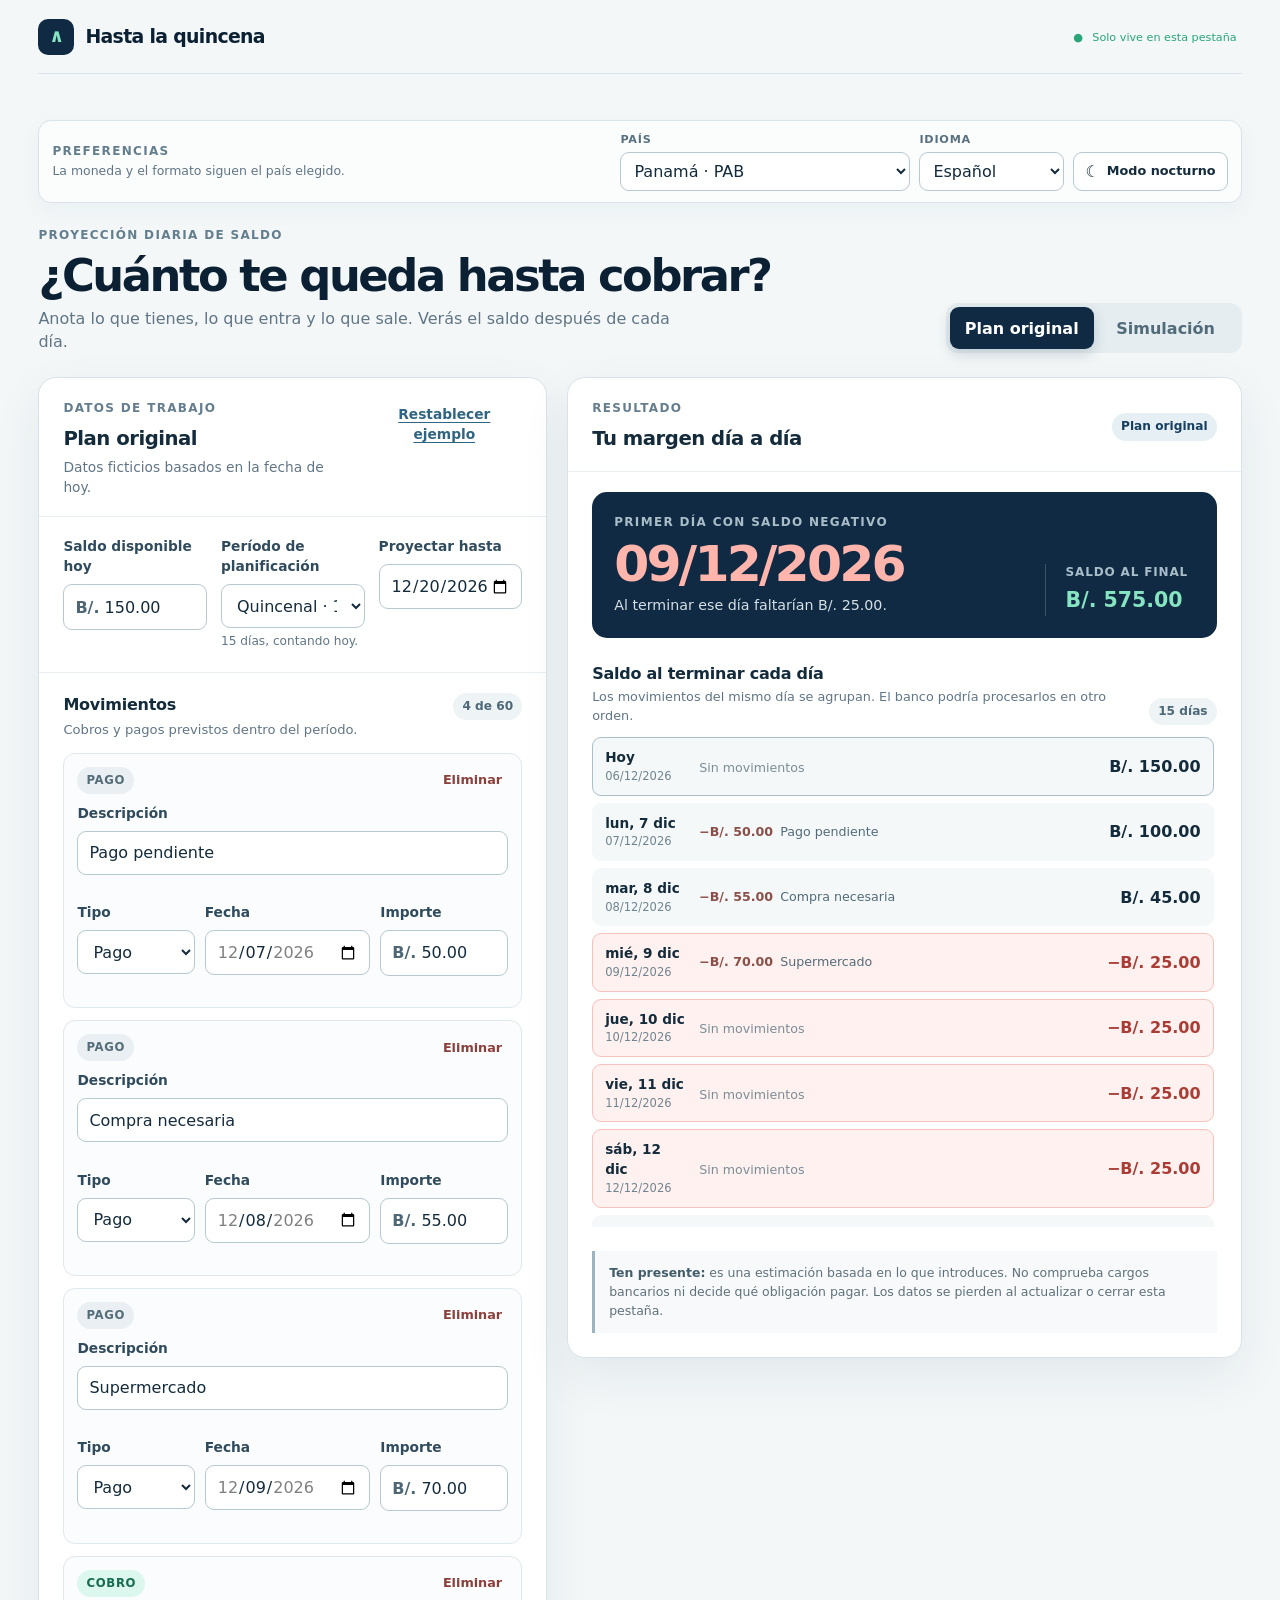
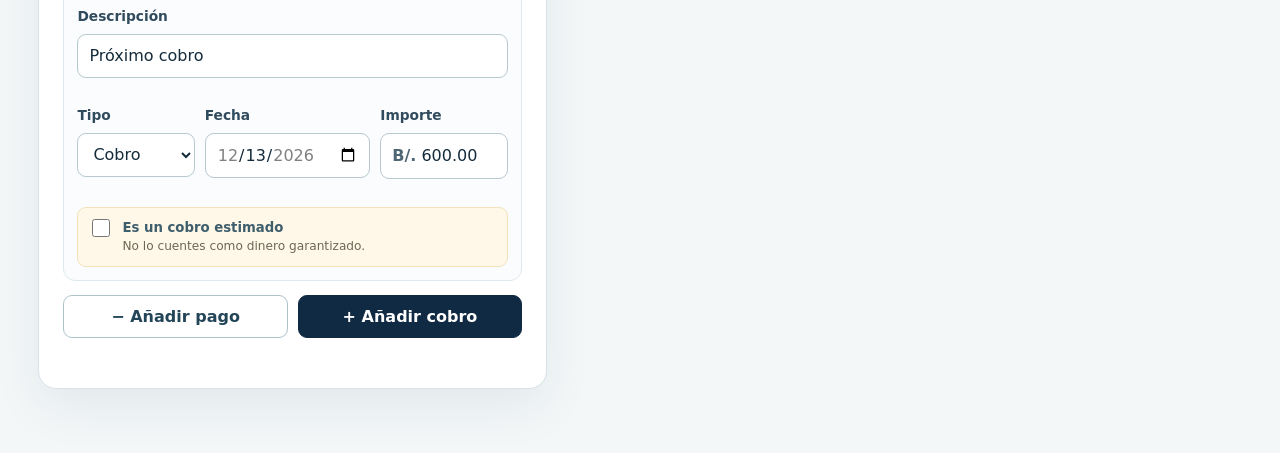
==== index.html @ f85546e1 "Add Hasta la quincena web app" ====
<!doctype html>
<html lang="es">
<head>
  <meta charset="utf-8">
  <meta name="viewport" content="width=device-width, initial-scale=1">
  <meta name="theme-color" content="#102a43">
  <meta name="description" content="Proyecta tu saldo diario hasta la quincena y prueba cambios sin alterar tu plan original.">
  <title>Hasta la quincena · Proyección de saldo</title>
  <link rel="icon" type="image/svg+xml" href="data:image/svg+xml,%3Csvg xmlns='http://www.w3.org/2000/svg' viewBox='0 0 64 64'%3E%3Crect width='64' height='64' rx='15' fill='%23102a43'/%3E%3Cpath d='M14 40h12l7-20 7 20h10' fill='none' stroke='%236be0b3' stroke-width='6' stroke-linecap='round' stroke-linejoin='round'/%3E%3C/svg%3E">
  <link rel="stylesheet" href="styles.css">
</head>
<body>
  <div class="app-shell">
    <header class="app-header">
      <a class="brand" href="#workspace" aria-label="Hasta la quincena, ir a la herramienta">
        <span class="brand-mark" aria-hidden="true">∧</span>
        <span>Hasta la quincena</span>
      </a>
      <p class="session-note"><span aria-hidden="true">●</span> <span data-i18n="sessionNote">Solo vive en esta pestaña</span></p>
    </header>

    <main id="workspace">
      <section class="settings-bar" aria-labelledby="settings-heading">
        <div class="settings-intro">
          <p class="section-kicker" id="settings-heading" data-i18n="preferences">Preferencias</p>
          <p data-i18n="preferencesHint">La moneda y el formato siguen el país elegido.</p>
        </div>
        <div class="settings-controls">
          <label class="setting-field" for="country-select">
            <span data-i18n="country">País</span>
            <select id="country-select"></select>
          </label>
          <label class="setting-field" for="language-select">
            <span data-i18n="language">Idioma</span>
            <select id="language-select">
              <option value="es">Español</option>
              <option value="en">English</option>
            </select>
          </label>
          <button class="theme-toggle" id="theme-toggle" type="button" aria-pressed="false">
            <span class="theme-icon" aria-hidden="true">☾</span>
            <span id="theme-toggle-text">Modo nocturno</span>
          </button>
        </div>
      </section>

      <div class="intro-row">
        <div>
          <p class="eyebrow" data-i18n="eyebrow">Proyección diaria de saldo</p>
          <h1 data-i18n="headline">¿Cuánto te queda hasta cobrar?</h1>
          <p class="intro-copy" data-i18n="introCopy">Anota lo que tienes, lo que entra y lo que sale. Verás el saldo después de cada día.</p>
        </div>
        <div class="view-switcher" role="tablist" aria-label="Plan que deseas consultar">
          <button class="view-tab" id="tab-original" type="button" role="tab" aria-selected="true" aria-controls="plan-panel" data-i18n="originalPlan">Plan original</button>
          <button class="view-tab" id="tab-simulation" type="button" role="tab" aria-selected="false" aria-controls="plan-panel" data-i18n="simulation">Simulación</button>
        </div>
      </div>

      <div class="simulation-banner" id="simulation-banner" hidden>
        <div>
          <strong data-i18n="simulationBannerTitle">Estás probando una copia.</strong>
          <span data-i18n="simulationBannerCopy">Los cambios de esta vista no alteran el plan original.</span>
        </div>
        <button class="button button-secondary button-small" id="reset-simulation" type="button" data-i18n="copyOriginal">Copiar de nuevo el original</button>
      </div>

      <div class="workspace-grid">
        <section class="panel editor-panel" id="plan-panel" aria-labelledby="plan-heading">
          <div class="panel-heading">
            <div>
              <p class="section-kicker" id="plan-kicker">Datos de trabajo</p>
              <h2 id="plan-heading">Plan original</h2>
              <p class="panel-description" id="example-note">Datos ficticios basados en la fecha de hoy.</p>
            </div>
            <button class="text-button" id="reset-example" type="button" data-i18n="resetExample">Restablecer ejemplo</button>
          </div>

          <div class="base-fields">
            <div class="field-group">
              <label for="start-balance" data-i18n="balanceToday">Saldo disponible hoy</label>
              <div class="money-input">
                <span class="currency-affix" aria-hidden="true">B/.</span>
                <input id="start-balance" name="start-balance" type="text" inputmode="decimal" autocomplete="off" aria-describedby="start-balance-error">
              </div>
              <p class="field-error" id="start-balance-error"></p>
            </div>
            <div class="field-group">
              <label for="period-select" data-i18n="planningPeriod">Período de planificación</label>
              <select id="period-select" name="period-select" aria-describedby="period-hint">
                <option value="fortnight" data-i18n="fortnightly">Quincenal · 15 días</option>
                <option value="monthly" data-i18n="monthly">Mensual · 30 días</option>
                <option value="custom" data-i18n="customPeriod">Fecha personalizada</option>
              </select>
              <p class="field-hint" id="period-hint">15 días, contando hoy.</p>
            </div>
            <div class="field-group">
              <label for="end-date" data-i18n="projectUntil">Proyectar hasta</label>
              <input id="end-date" name="end-date" type="date" aria-describedby="end-date-error">
              <p class="field-error" id="end-date-error"></p>
            </div>
          </div>

          <div class="movements-section">
            <div class="section-title-row">
              <div>
                <h3 data-i18n="movements">Movimientos</h3>
                <p class="small-muted" data-i18n="movementsHint">Cobros y pagos previstos dentro del período.</p>
              </div>
              <span class="movement-count" id="movement-count">0 de 60</span>
            </div>

            <div class="movement-list" id="movement-list"></div>

            <div class="add-actions">
              <button class="button button-secondary" id="add-expense" type="button"><span aria-hidden="true">−</span> <span data-i18n="addExpense">Añadir pago</span></button>
              <button class="button button-primary" id="add-income" type="button"><span aria-hidden="true">+</span> <span data-i18n="addIncome">Añadir cobro</span></button>
            </div>
            <p class="form-status" id="form-status" role="alert" aria-live="polite"></p>
          </div>
        </section>

        <section class="panel results-panel" aria-labelledby="results-heading">
          <div class="panel-heading results-heading-row">
            <div>
              <p class="section-kicker" data-i18n="result">Resultado</p>
              <h2 id="results-heading" data-i18n="dailyMargin">Tu margen día a día</h2>
            </div>
            <span class="active-view-badge" id="active-view-badge">Plan original</span>
          </div>

          <div class="summary-card" aria-live="polite">
            <div class="summary-main">
              <p class="summary-label" id="summary-label">Primer día con saldo negativo</p>
              <p class="summary-value" id="summary-value">—</p>
              <p class="summary-detail" id="summary-detail"></p>
            </div>
            <div class="summary-final">
              <span data-i18n="finalBalance">Saldo al final</span>
              <strong id="final-balance">—</strong>
            </div>
          </div>

          <div class="estimate-card" id="estimate-card" hidden>
            <div class="estimate-icon" aria-hidden="true">≈</div>
            <div>
              <strong data-i18n="withoutEstimated">Escenario sin cobros estimados</strong>
              <p id="estimate-copy"></p>
            </div>
          </div>

          <div class="comparison-card" id="comparison-card" hidden>
            <div class="comparison-title-row">
              <h3 data-i18n="comparisonTitle">Original frente a simulación</h3>
              <span data-i18n="comparison">Comparación</span>
            </div>
            <div class="comparison-grid">
              <div class="comparison-column">
                <span data-i18n="originalPlan">Plan original</span>
                <strong id="original-final">—</strong>
                <small id="original-negative">—</small>
              </div>
              <div class="comparison-column comparison-simulation">
                <span data-i18n="simulation">Simulación</span>
                <strong id="simulation-final">—</strong>
                <small id="simulation-negative">—</small>
              </div>
            </div>
          </div>

          <div class="daily-section">
            <div class="daily-title-row">
              <div>
                <h3 data-i18n="endOfDayBalance">Saldo al terminar cada día</h3>
                <p data-i18n="sameDayNote">Los movimientos del mismo día se agrupan. El banco podría procesarlos en otro orden.</p>
              </div>
              <span class="period-count" id="period-count"></span>
            </div>
            <div class="daily-list" id="daily-list" aria-label="Saldos diarios"></div>
          </div>

          <aside class="disclaimer">
            <strong data-i18n="keepInMind">Ten presente:</strong> <span data-i18n="disclaimer">es una estimación basada en lo que introduces. No comprueba cargos bancarios ni decide qué obligación pagar. Los datos se pierden al actualizar o cerrar esta pestaña.</span>
          </aside>
        </section>
      </div>
    </main>
  </div>

  <template id="movement-template">
    <article class="movement-card">
      <div class="movement-head">
        <span class="movement-kind"></span>
        <button class="remove-button" type="button" data-i18n="remove">Eliminar</button>
      </div>
      <div class="movement-fields">
        <div class="field-group movement-description-field">
          <label data-i18n="description">Descripción</label>
          <input class="movement-description" type="text" maxlength="80" autocomplete="off">
          <p class="field-error movement-description-error"></p>
        </div>
        <div class="field-group">
          <label data-i18n="type">Tipo</label>
          <select class="movement-type">
            <option value="expense" data-i18n="expense">Pago</option>
            <option value="income" data-i18n="income">Cobro</option>
          </select>
        </div>
        <div class="field-group">
          <label data-i18n="date">Fecha</label>
          <input class="movement-date" type="date">
          <p class="field-error movement-date-error"></p>
        </div>
        <div class="field-group">
          <label data-i18n="amount">Importe</label>
          <div class="money-input compact-money-input">
            <span class="currency-affix" aria-hidden="true">B/.</span>
            <input class="movement-amount" type="text" inputmode="decimal" autocomplete="off">
          </div>
          <p class="field-error movement-amount-error"></p>
        </div>
      </div>
      <label class="estimated-toggle">
        <input class="movement-estimated" type="checkbox">
        <span>
          <strong data-i18n="estimatedIncome">Es un cobro estimado</strong>
          <small data-i18n="estimatedIncomeHint">No lo cuentes como dinero garantizado.</small>
        </span>
      </label>
    </article>
  </template>

  <script src="core.js"></script>
  <script src="app.js"></script>
</body>
</html>
---- styles.css ----
:root {
  color-scheme: light;
  --navy-950: #0b2133;
  --navy-900: #102a43;
  --navy-800: #173f5f;
  --ink: #142b3b;
  --muted: #617585;
  --line: #d8e2e8;
  --line-strong: #b7c8d1;
  --surface: #ffffff;
  --canvas: #f3f7f8;
  --mint-100: #dcf7ed;
  --mint-300: #86e4c0;
  --mint-700: #176b51;
  --red-50: #fff1ef;
  --red-200: #f7c1bc;
  --red-700: #a93d36;
  --amber-50: #fff8e9;
  --amber-200: #f1daa4;
  --amber-800: #795622;
  --shadow: 0 18px 50px rgba(18, 48, 68, 0.07);
  font-family: Inter, ui-sans-serif, system-ui, -apple-system, BlinkMacSystemFont, "Segoe UI", sans-serif;
  font-size: 16px;
  line-height: 1.45;
  color: var(--ink);
  background: var(--canvas);
}

* { box-sizing: border-box; }

html { min-width: 320px; scroll-behavior: smooth; }
body { margin: 0; min-width: 320px; background: var(--canvas); }
button, input, select { font: inherit; }
button { cursor: pointer; }
button:disabled { cursor: not-allowed; opacity: 0.55; }
button, input, select { -webkit-tap-highlight-color: transparent; }
button:focus-visible, input:focus-visible, select:focus-visible, a:focus-visible {
  outline: 3px solid #2c7fb0;
  outline-offset: 2px;
}
[hidden] { display: none !important; }

.app-shell { max-width: 1480px; margin: 0 auto; padding: 0 clamp(16px, 3vw, 44px) 64px; }
.app-header {
  min-height: 74px;
  display: flex;
  align-items: center;
  justify-content: space-between;
  gap: 18px;
  border-bottom: 1px solid var(--line);
}
.brand {
  color: var(--navy-950);
  text-decoration: none;
  display: inline-flex;
  align-items: center;
  gap: 11px;
  font-weight: 850;
  letter-spacing: -0.035em;
  font-size: 1.18rem;
}
.brand-mark {
  width: 36px;
  height: 36px;
  display: grid;
  place-items: center;
  color: var(--mint-300);
  background: var(--navy-900);
  border-radius: 10px;
  font-weight: 900;
  font-size: 1.15rem;
}
.session-note { margin: 0; color: var(--muted); font-size: 0.85rem; }
.session-note span { color: #29a577; font-size: 0.7rem; margin-right: 5px; }

main { padding-top: clamp(24px, 4vw, 46px); }
.settings-bar {
  margin-bottom: 24px;
  padding: 11px 13px;
  display: flex;
  align-items: center;
  justify-content: space-between;
  gap: 18px;
  background: rgba(255, 255, 255, 0.72);
  border: 1px solid var(--line);
  border-radius: 13px;
  box-shadow: 0 8px 25px rgba(18, 48, 68, 0.04);
}
.settings-intro { min-width: 210px; }
.settings-intro .section-kicker { margin-bottom: 2px; }
.settings-intro > p:last-child { margin: 0; color: var(--muted); font-size: 0.78rem; }
.settings-controls { display: flex; align-items: end; justify-content: end; gap: 9px; }
.setting-field { display: grid; gap: 4px; min-width: 145px; }
.setting-field span { color: #587180; font-size: 0.7rem; font-weight: 800; text-transform: uppercase; letter-spacing: 0.07em; }
.setting-field select, .theme-toggle {
  min-height: 39px;
  color: var(--ink);
  background: var(--surface);
  border: 1px solid var(--line-strong);
  border-radius: 9px;
}
.setting-field select { padding: 6px 30px 6px 9px; }
.theme-toggle {
  padding: 7px 11px;
  display: inline-flex;
  align-items: center;
  justify-content: center;
  gap: 7px;
  font-size: 0.8rem;
  font-weight: 750;
  white-space: nowrap;
}
.theme-toggle:hover { background: #eef4f6; }
.theme-icon { font-size: 1rem; line-height: 1; }
.intro-row {
  display: flex;
  justify-content: space-between;
  align-items: end;
  gap: 28px;
  margin-bottom: 24px;
}
.eyebrow, .section-kicker, .summary-label {
  margin: 0 0 7px;
  font-size: 0.75rem;
  font-weight: 800;
  text-transform: uppercase;
  letter-spacing: 0.11em;
}
.eyebrow, .section-kicker { color: #647e8e; }
h1, h2, h3, p { margin-top: 0; }
h1 {
  margin-bottom: 8px;
  color: var(--navy-950);
  font-size: clamp(1.8rem, 3.5vw, 3rem);
  line-height: 1.06;
  letter-spacing: -0.055em;
}
.intro-copy { max-width: 650px; margin-bottom: 0; color: var(--muted); font-size: 1rem; }

.view-switcher {
  display: grid;
  grid-template-columns: 1fr 1fr;
  padding: 4px;
  background: #e5edf0;
  border-radius: 12px;
  flex: 0 0 auto;
}
.view-tab {
  min-height: 42px;
  padding: 8px 15px;
  border: 0;
  border-radius: 9px;
  background: transparent;
  color: #516b79;
  font-weight: 750;
  white-space: nowrap;
}
.view-tab[aria-selected="true"] { background: var(--navy-900); color: white; box-shadow: 0 5px 14px rgba(16, 42, 67, 0.18); }

.simulation-banner {
  margin: 0 0 16px;
  padding: 13px 15px;
  display: flex;
  justify-content: space-between;
  align-items: center;
  gap: 16px;
  color: #5a461d;
  background: var(--amber-50);
  border: 1px solid var(--amber-200);
  border-radius: 12px;
  font-size: 0.9rem;
}
.simulation-banner strong { display: block; color: #5a3f13; }

.workspace-grid {
  display: grid;
  grid-template-columns: minmax(380px, 0.86fr) minmax(520px, 1.14fr);
  gap: 20px;
  align-items: start;
}
.panel {
  min-width: 0;
  background: var(--surface);
  border: 1px solid var(--line);
  border-radius: 18px;
  box-shadow: var(--shadow);
  overflow: hidden;
}
.results-panel { position: sticky; top: 12px; }
.panel-heading {
  padding: 22px 24px 18px;
  display: flex;
  justify-content: space-between;
  align-items: start;
  gap: 16px;
  border-bottom: 1px solid #e8eef1;
}
.panel-heading h2 { margin: 0; font-size: 1.23rem; letter-spacing: -0.025em; }
.panel-description { margin: 5px 0 0; color: var(--muted); font-size: 0.86rem; }
.text-button {
  padding: 5px 0;
  border: 0;
  color: #2f6582;
  background: transparent;
  font-size: 0.86rem;
  font-weight: 750;
  text-decoration: underline;
  text-underline-offset: 3px;
}

.base-fields {
  padding: 20px 24px 22px;
  display: grid;
  grid-template-columns: repeat(3, minmax(0, 1fr));
  gap: 14px;
}
.field-group { min-width: 0; }
.field-group label {
  display: block;
  margin-bottom: 7px;
  color: #304b5d;
  font-size: 0.86rem;
  font-weight: 750;
}
.field-group input, .field-group select {
  width: 100%;
  min-width: 0;
  min-height: 44px;
  padding: 9px 11px;
  color: var(--ink);
  background: white;
  border: 1px solid var(--line-strong);
  border-radius: 9px;
}
.field-group input:hover, .field-group select:hover { border-color: #7f9aa8; }
.field-group input[aria-invalid="true"], .field-group select[aria-invalid="true"] { border-color: var(--red-700); background: #fffafa; }
.money-input {
  display: flex;
  align-items: center;
  min-height: 44px;
  border: 1px solid var(--line-strong);
  border-radius: 9px;
  background: white;
  overflow: hidden;
}
.money-input:focus-within { outline: 3px solid #2c7fb0; outline-offset: 2px; }
.money-input:has(input[aria-invalid="true"]) { border-color: var(--red-700); background: #fffafa; }
.money-input span { padding-left: 11px; color: #4f6775; font-weight: 750; }
.money-input input { border: 0; border-radius: 0; padding-left: 5px; outline: 0 !important; background: transparent; }
.money-input.currency-after input { order: 1; padding-left: 11px; padding-right: 5px; }
.money-input.currency-after .currency-affix { order: 2; padding-left: 0; padding-right: 11px; }
.field-error { min-height: 1.1em; margin: 5px 0 0; color: var(--red-700); font-size: 0.76rem; line-height: 1.35; }
.field-hint { min-height: 1.1em; margin: 5px 0 0; color: var(--muted); font-size: 0.76rem; line-height: 1.35; }

.movements-section { padding: 20px 24px 24px; border-top: 1px solid #e8eef1; }
.section-title-row, .daily-title-row, .comparison-title-row {
  display: flex;
  align-items: start;
  justify-content: space-between;
  gap: 12px;
}
.section-title-row { margin-bottom: 14px; }
h3 { margin-bottom: 4px; font-size: 1rem; letter-spacing: -0.015em; }
.small-muted { margin-bottom: 0; color: var(--muted); font-size: 0.82rem; }
.movement-count, .period-count, .active-view-badge {
  flex: 0 0 auto;
  padding: 5px 9px;
  color: #4d6877;
  background: #eef3f5;
  border-radius: 99px;
  font-size: 0.76rem;
  font-weight: 750;
}
.movement-list { display: grid; gap: 12px; }
.movement-card { padding: 13px; border: 1px solid #dfe8ec; border-radius: 12px; background: #fbfcfd; }
.movement-head { display: flex; justify-content: space-between; align-items: center; gap: 10px; margin-bottom: 10px; }
.movement-kind {
  display: inline-flex;
  align-items: center;
  padding: 5px 9px;
  border-radius: 99px;
  color: #556d79;
  background: #e9eff2;
  font-size: 0.73rem;
  font-weight: 850;
  text-transform: uppercase;
  letter-spacing: 0.06em;
}
.movement-kind.income { color: var(--mint-700); background: var(--mint-100); }
.remove-button { border: 0; color: #8b403c; background: transparent; font-size: 0.8rem; font-weight: 750; }
.movement-fields { display: grid; grid-template-columns: 0.78fr 1.1fr 0.85fr; gap: 10px; }
.movement-description-field { grid-column: 1 / -1; }
.compact-money-input { min-height: 44px; }
.estimated-toggle {
  margin-top: 10px;
  padding: 10px;
  display: flex;
  align-items: start;
  gap: 9px;
  color: #3f5e6c;
  background: var(--amber-50);
  border: 1px solid #f2e2b7;
  border-radius: 9px;
  cursor: pointer;
}
.estimated-toggle input { width: 18px; height: 18px; flex: 0 0 auto; margin-top: 1px; accent-color: #1b785b; }
.estimated-toggle strong, .estimated-toggle small { display: block; }
.estimated-toggle strong { font-size: 0.83rem; }
.estimated-toggle small { margin-top: 1px; color: #6c6655; font-size: 0.76rem; }
.add-actions { margin-top: 14px; display: grid; grid-template-columns: 1fr 1fr; gap: 10px; }
.button {
  min-height: 43px;
  padding: 9px 13px;
  border-radius: 9px;
  font-weight: 780;
}
.button-primary { color: white; background: var(--navy-900); border: 1px solid var(--navy-900); }
.button-primary:hover { background: var(--navy-800); }
.button-secondary { color: #234558; background: white; border: 1px solid #aec2cc; }
.button-secondary:hover { background: #f1f6f7; }
.button-small { min-height: 36px; padding: 6px 10px; font-size: 0.82rem; }
.form-status { min-height: 1.2em; margin: 10px 0 0; color: var(--red-700); font-size: 0.84rem; }

.results-heading-row { align-items: center; }
.active-view-badge { color: var(--navy-800); background: #e5eff4; }
.summary-card {
  margin: 20px 24px 16px;
  padding: 22px;
  display: grid;
  grid-template-columns: 1fr auto;
  gap: 24px;
  align-items: end;
  color: white;
  background: var(--navy-900);
  border-radius: 15px;
}
.summary-label { color: #a9bdc8; }
.summary-value { margin: 0 0 6px; color: var(--mint-300); font-size: clamp(2rem, 4vw, 3.15rem); line-height: 1; font-weight: 850; letter-spacing: -0.055em; }
.summary-value.negative { color: #ffb4ac; }
.summary-detail { max-width: 520px; margin: 0; color: #d4e0e5; font-size: 0.89rem; }
.summary-final { min-width: 150px; padding-left: 20px; border-left: 1px solid #395568; }
.summary-final span { display: block; margin-bottom: 5px; color: #a9bdc8; font-size: 0.75rem; text-transform: uppercase; letter-spacing: 0.07em; font-weight: 750; }
.summary-final strong { font-size: 1.28rem; font-variant-numeric: tabular-nums; white-space: nowrap; }
.summary-final strong.negative { color: #ffb4ac; }
.summary-final strong.positive { color: var(--mint-300); }

.estimate-card, .comparison-card { margin: 0 24px 16px; border-radius: 12px; }
.estimate-card {
  padding: 13px 14px;
  display: flex;
  align-items: start;
  gap: 11px;
  color: var(--amber-800);
  background: var(--amber-50);
  border: 1px solid var(--amber-200);
}
.estimate-card p { margin: 3px 0 0; font-size: 0.84rem; }
.estimate-icon { width: 28px; height: 28px; display: grid; place-items: center; flex: 0 0 auto; color: #fff; background: #b88629; border-radius: 50%; font-weight: 900; }
.comparison-card { padding: 14px; color: #244b5e; background: #eef7f5; border: 1px solid #cce8df; }
.comparison-title-row h3 { margin: 0; }
.comparison-title-row > span { color: #4d7568; font-size: 0.74rem; font-weight: 750; }
.comparison-grid { margin-top: 12px; display: grid; grid-template-columns: 1fr 1fr; border: 1px solid #c5ded7; border-radius: 9px; overflow: hidden; }
.comparison-column { min-width: 0; padding: 12px; background: rgba(255,255,255,0.58); }
.comparison-simulation { border-left: 1px solid #c5ded7; background: #def4ec; }
.comparison-column span, .comparison-column strong, .comparison-column small { display: block; }
.comparison-column span { color: #56756a; font-size: 0.75rem; font-weight: 750; }
.comparison-column strong { margin: 3px 0; color: #173f34; font-size: 1.1rem; font-variant-numeric: tabular-nums; }
.comparison-column small { color: #58716a; }

.daily-section { padding: 4px 24px 24px; }
.daily-title-row { align-items: end; padding: 4px 0 12px; }
.daily-title-row h3 { margin-bottom: 3px; }
.daily-title-row p { max-width: 610px; margin: 0; color: var(--muted); font-size: 0.8rem; }
.daily-list { display: grid; gap: 7px; max-height: 490px; padding-right: 3px; overflow-y: auto; overflow-x: hidden; overscroll-behavior: contain; }
.day-row {
  min-width: 0;
  padding: 10px 12px;
  display: grid;
  grid-template-columns: 82px minmax(0, 1fr) auto;
  gap: 12px;
  align-items: center;
  background: #f4f8f9;
  border: 1px solid transparent;
  border-radius: 9px;
}
.day-row.today { border-color: #a9c0cb; }
.day-row.negative { background: var(--red-50); border-color: var(--red-200); }
.day-date strong, .day-date small { display: block; }
.day-date strong { font-size: 0.85rem; }
.day-date small { color: #718590; font-size: 0.72rem; }
.day-events { min-width: 0; }
.event-line { display: flex; align-items: baseline; gap: 7px; min-width: 0; color: #536b78; font-size: 0.79rem; }
.event-line + .event-line { margin-top: 3px; }
.event-sign { flex: 0 0 auto; font-weight: 850; font-variant-numeric: tabular-nums; }
.event-sign.income { color: var(--mint-700); }
.event-sign.expense { color: #8b4f48; }
.event-description { min-width: 0; overflow: hidden; text-overflow: ellipsis; white-space: nowrap; }
.estimated-chip { flex: 0 0 auto; padding: 1px 5px; color: #73561f; background: #ffefc9; border-radius: 99px; font-size: 0.66rem; font-weight: 750; }
.no-events { color: #7b8d96; font-size: 0.79rem; }
.day-balance { font-weight: 850; font-variant-numeric: tabular-nums; white-space: nowrap; }
.day-row.negative .day-balance { color: var(--red-700); }
.empty-state { padding: 20px; color: var(--muted); background: #f5f8f9; border-radius: 10px; font-size: 0.9rem; text-align: center; }
.disclaimer { margin: 0 24px 24px; padding: 13px 14px; color: #60717b; background: #f7f9fa; border-left: 3px solid #9eb3bd; font-size: 0.78rem; line-height: 1.5; }
.disclaimer strong { color: #445d6b; }

@media (max-width: 1050px) {
  .workspace-grid { grid-template-columns: 1fr; }
  .results-panel { position: static; }
  .daily-list { max-height: none; }
}

@media (max-width: 690px) {
  .app-shell { padding-inline: 14px; padding-bottom: 36px; }
  .app-header { min-height: 64px; }
  .session-note { max-width: 130px; text-align: right; }
  .settings-bar { align-items: stretch; flex-direction: column; gap: 12px; }
  .settings-controls { display: grid; grid-template-columns: 1fr 1fr; }
  .setting-field { min-width: 0; }
  .theme-toggle { grid-column: 1 / -1; }
  .intro-row { align-items: stretch; flex-direction: column; gap: 18px; }
  .view-switcher { width: 100%; }
  .simulation-banner { align-items: stretch; flex-direction: column; }
  .simulation-banner .button { width: 100%; }
  .panel-heading, .base-fields, .movements-section, .daily-section { padding-left: 16px; padding-right: 16px; }
  .summary-card, .estimate-card, .comparison-card, .disclaimer { margin-left: 16px; margin-right: 16px; }
  .base-fields { grid-template-columns: 1fr; }
  .movement-fields { grid-template-columns: 1fr 1fr; }
  .movement-description-field { grid-column: 1 / -1; }
  .movement-fields > .field-group:nth-child(2) { grid-column: 1 / -1; }
  .summary-card { grid-template-columns: 1fr; gap: 16px; }
  .summary-final { padding: 14px 0 0; border-left: 0; border-top: 1px solid #395568; }
}

@media (max-width: 470px) {
  h1 { font-size: 2rem; }
  .panel-heading { flex-direction: column; }
  .results-heading-row { flex-direction: row; }
  .movement-fields { grid-template-columns: 1fr; }
  .movement-description-field, .movement-fields > .field-group:nth-child(2) { grid-column: auto; }
  .add-actions { grid-template-columns: 1fr; }
  .daily-title-row { align-items: start; }
  .day-row { grid-template-columns: minmax(0, 1fr) auto; gap: 8px 12px; }
  .day-events { grid-column: 1 / -1; grid-row: 2; }
  .day-balance { grid-column: 2; grid-row: 1; }
  .event-line { align-items: start; }
  .event-description { white-space: normal; overflow: visible; }
  .comparison-grid { grid-template-columns: 1fr; }
  .comparison-simulation { border-left: 0; border-top: 1px solid #c5ded7; }
}

@media (prefers-reduced-motion: reduce) {
  html { scroll-behavior: auto; }
}

:root[data-theme="dark"] {
  color-scheme: dark;
  --ink: #eaf3f6;
  --muted: #9eb2bd;
  --line: #294653;
  --line-strong: #456473;
  --surface: #102735;
  --canvas: #071923;
  --mint-100: #123e35;
  --mint-300: #76ddb5;
  --mint-700: #83dfbd;
  --red-50: #3a2024;
  --red-200: #6d3638;
  --red-700: #ffaaa2;
  --amber-50: #352b19;
  --amber-200: #6a5427;
  --amber-800: #f1cf89;
  --shadow: 0 18px 50px rgba(0, 0, 0, 0.24);
}
:root[data-theme="dark"] .brand,
:root[data-theme="dark"] h1 { color: #f1f8fa; }
:root[data-theme="dark"] .settings-bar { background: rgba(16, 39, 53, 0.82); box-shadow: var(--shadow); }
:root[data-theme="dark"] .setting-field span,
:root[data-theme="dark"] .field-group label { color: #b8cad2; }
:root[data-theme="dark"] .setting-field select,
:root[data-theme="dark"] .theme-toggle,
:root[data-theme="dark"] .field-group input,
:root[data-theme="dark"] .field-group select,
:root[data-theme="dark"] .money-input,
:root[data-theme="dark"] .button-secondary { color: var(--ink); background: #0c202c; }
:root[data-theme="dark"] .theme-toggle:hover,
:root[data-theme="dark"] .button-secondary:hover { background: #173744; }
:root[data-theme="dark"] .text-button { color: #8fd6ef; }
:root[data-theme="dark"] .simulation-banner { color: #f1dca8; }
:root[data-theme="dark"] .simulation-banner strong { color: #ffe4a5; }
:root[data-theme="dark"] .estimated-toggle { color: #f1dca8; }
:root[data-theme="dark"] .estimated-toggle small { color: #d7c79f; }
:root[data-theme="dark"] .view-switcher { background: #183746; }
:root[data-theme="dark"] .view-tab { color: #b5c7cf; }
:root[data-theme="dark"] .view-tab[aria-selected="true"] { color: #082018; background: var(--mint-300); }
:root[data-theme="dark"] .panel-heading,
:root[data-theme="dark"] .movements-section { border-color: var(--line); }
:root[data-theme="dark"] .movement-card { background: #0c202c; border-color: var(--line); }
:root[data-theme="dark"] .movement-kind,
:root[data-theme="dark"] .movement-count,
:root[data-theme="dark"] .period-count { color: #bdcdd4; background: #1d3b49; }
:root[data-theme="dark"] .movement-kind.income { color: var(--mint-300); background: var(--mint-100); }
:root[data-theme="dark"] .active-view-badge { color: #bfe5d7; background: #183f39; }
:root[data-theme="dark"] .money-input:has(input[aria-invalid="true"]),
:root[data-theme="dark"] .field-group input[aria-invalid="true"],
:root[data-theme="dark"] .field-group select[aria-invalid="true"] { background: #311e22; }
:root[data-theme="dark"] .money-input span { color: #b6c9d1; }
:root[data-theme="dark"] .summary-card { background: #061c2a; border: 1px solid #244656; }
:root[data-theme="dark"] .comparison-card { color: #c8e2da; background: #11372f; border-color: #2e5a4e; }
:root[data-theme="dark"] .comparison-grid { border-color: #2e5a4e; }
:root[data-theme="dark"] .comparison-column { background: rgba(4, 24, 28, 0.42); }
:root[data-theme="dark"] .comparison-simulation { background: #16483c; border-color: #2e5a4e; }
:root[data-theme="dark"] .comparison-column span,
:root[data-theme="dark"] .comparison-column small,
:root[data-theme="dark"] .comparison-title-row > span { color: #a7c6bc; }
:root[data-theme="dark"] .comparison-column strong { color: #e2f6ef; }
:root[data-theme="dark"] .day-row { background: #0c202c; }
:root[data-theme="dark"] .day-row.today { border-color: #597683; }
:root[data-theme="dark"] .day-row.negative { background: var(--red-50); border-color: var(--red-200); }
:root[data-theme="dark"] .day-date small,
:root[data-theme="dark"] .event-line,
:root[data-theme="dark"] .no-events { color: #9fb2bb; }
:root[data-theme="dark"] .disclaimer,
:root[data-theme="dark"] .empty-state { color: #a9bbc3; background: #0b202b; }
:root[data-theme="dark"] .disclaimer strong { color: #d4e2e7; }
:root[data-theme="dark"] .estimated-chip { color: #f2d18b; background: #4f3f1c; }
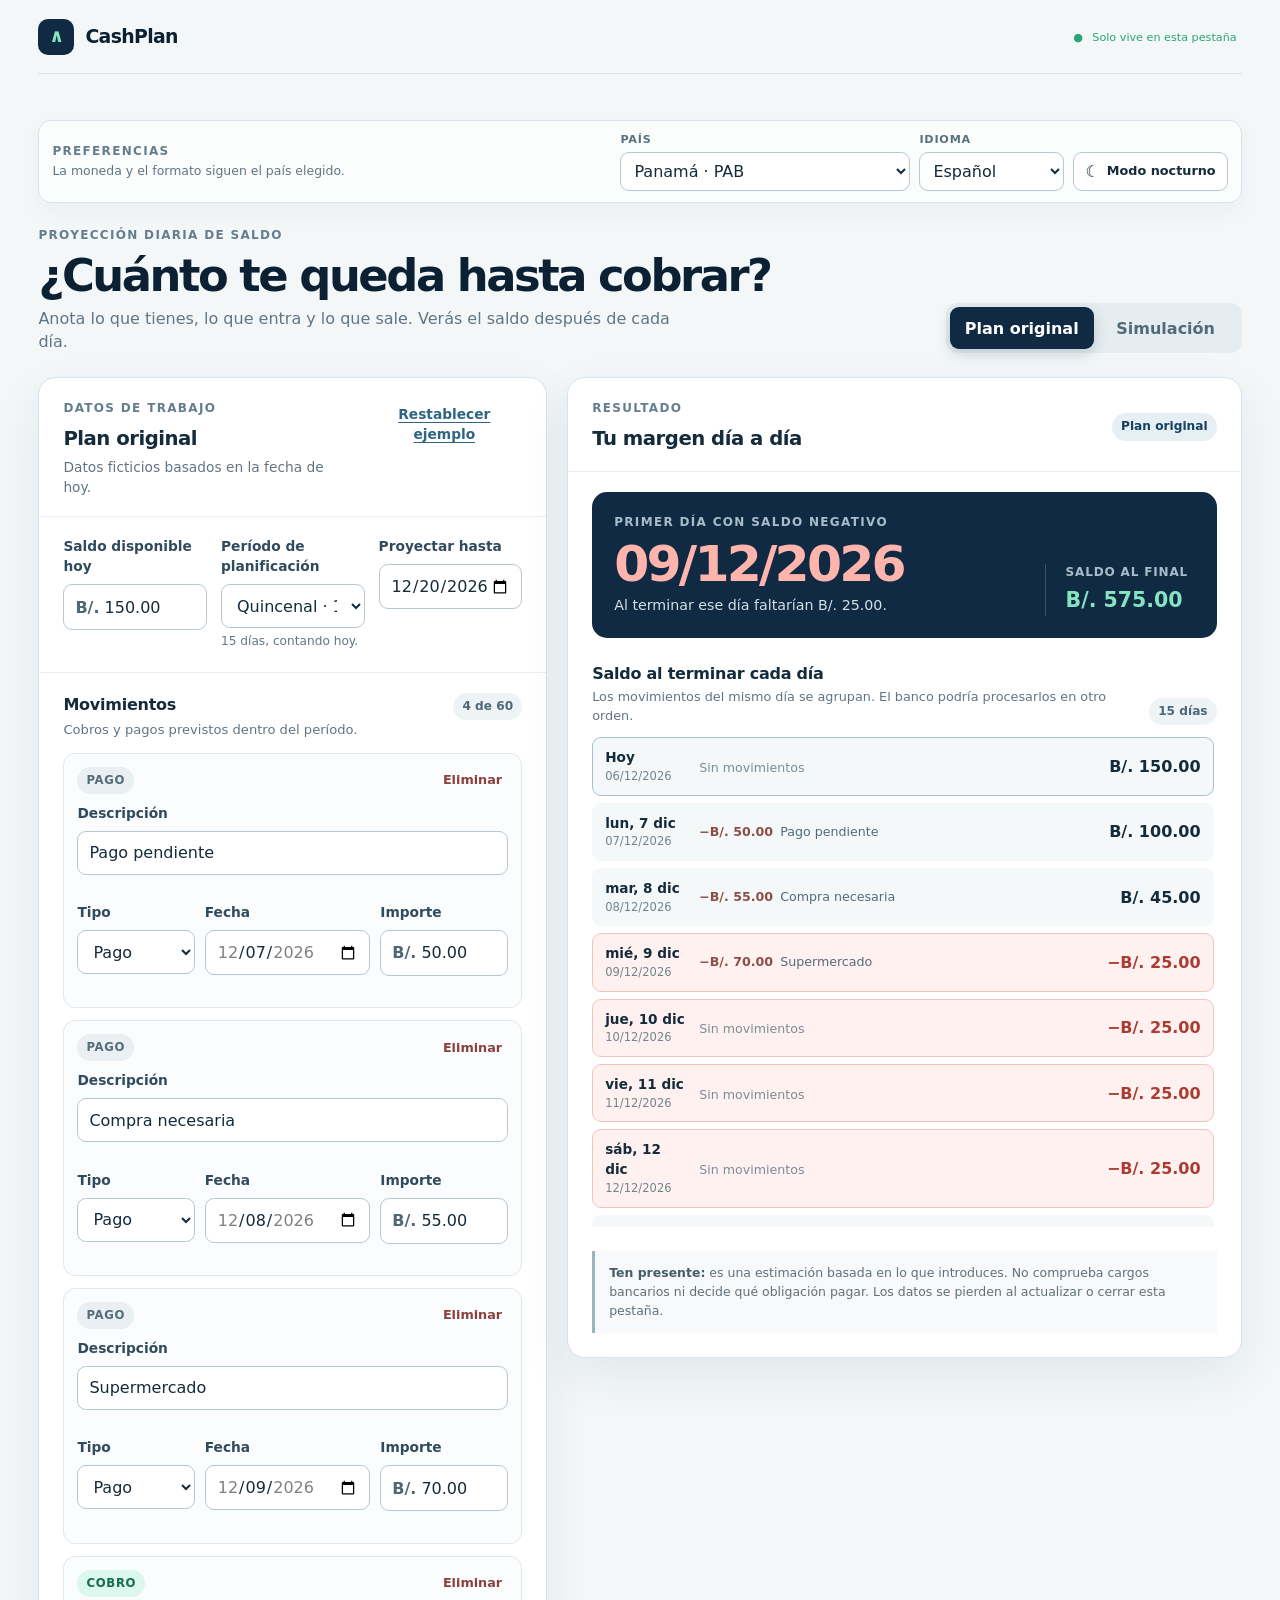
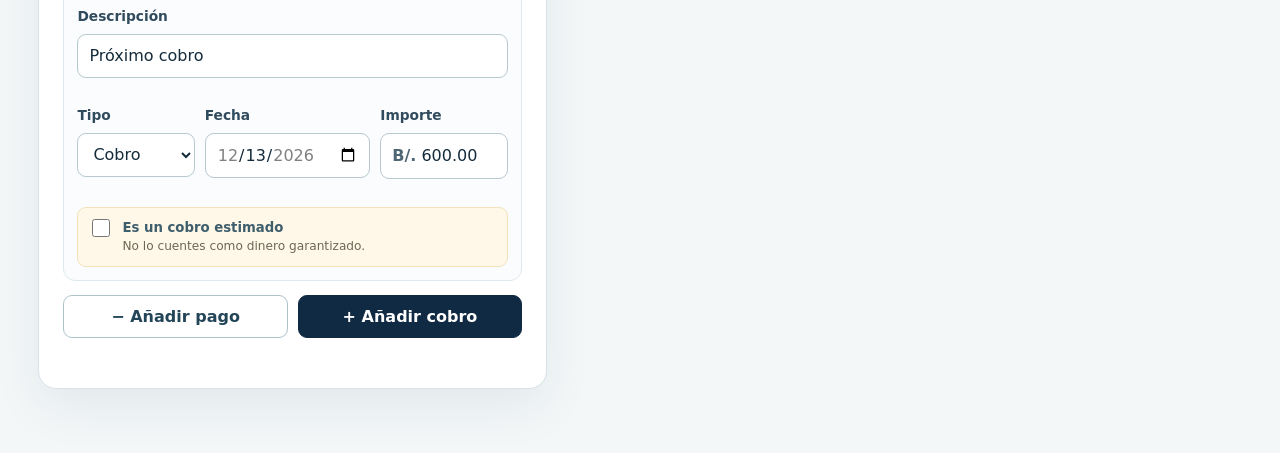
==== commit dd8e765d: "Rename app to CashPlan" ====
--- a/index.html
+++ b/index.html
@@ -4,17 +4,17 @@
   <meta charset="utf-8">
   <meta name="viewport" content="width=device-width, initial-scale=1">
   <meta name="theme-color" content="#102a43">
-  <meta name="description" content="Proyecta tu saldo diario hasta la quincena y prueba cambios sin alterar tu plan original.">
-  <title>Hasta la quincena · Proyección de saldo</title>
+  <meta name="description" content="Proyecta tu saldo diario y prueba cambios sin alterar tu plan original.">
+  <title>CashPlan · Proyección de saldo</title>
   <link rel="icon" type="image/svg+xml" href="data:image/svg+xml,%3Csvg xmlns='http://www.w3.org/2000/svg' viewBox='0 0 64 64'%3E%3Crect width='64' height='64' rx='15' fill='%23102a43'/%3E%3Cpath d='M14 40h12l7-20 7 20h10' fill='none' stroke='%236be0b3' stroke-width='6' stroke-linecap='round' stroke-linejoin='round'/%3E%3C/svg%3E">
   <link rel="stylesheet" href="styles.css">
 </head>
 <body>
   <div class="app-shell">
     <header class="app-header">
-      <a class="brand" href="#workspace" aria-label="Hasta la quincena, ir a la herramienta">
+      <a class="brand" href="#workspace" aria-label="CashPlan, ir a la herramienta">
         <span class="brand-mark" aria-hidden="true">∧</span>
-        <span>Hasta la quincena</span>
+        <span>CashPlan</span>
       </a>
       <p class="session-note"><span aria-hidden="true">●</span> <span data-i18n="sessionNote">Solo vive en esta pestaña</span></p>
     </header>
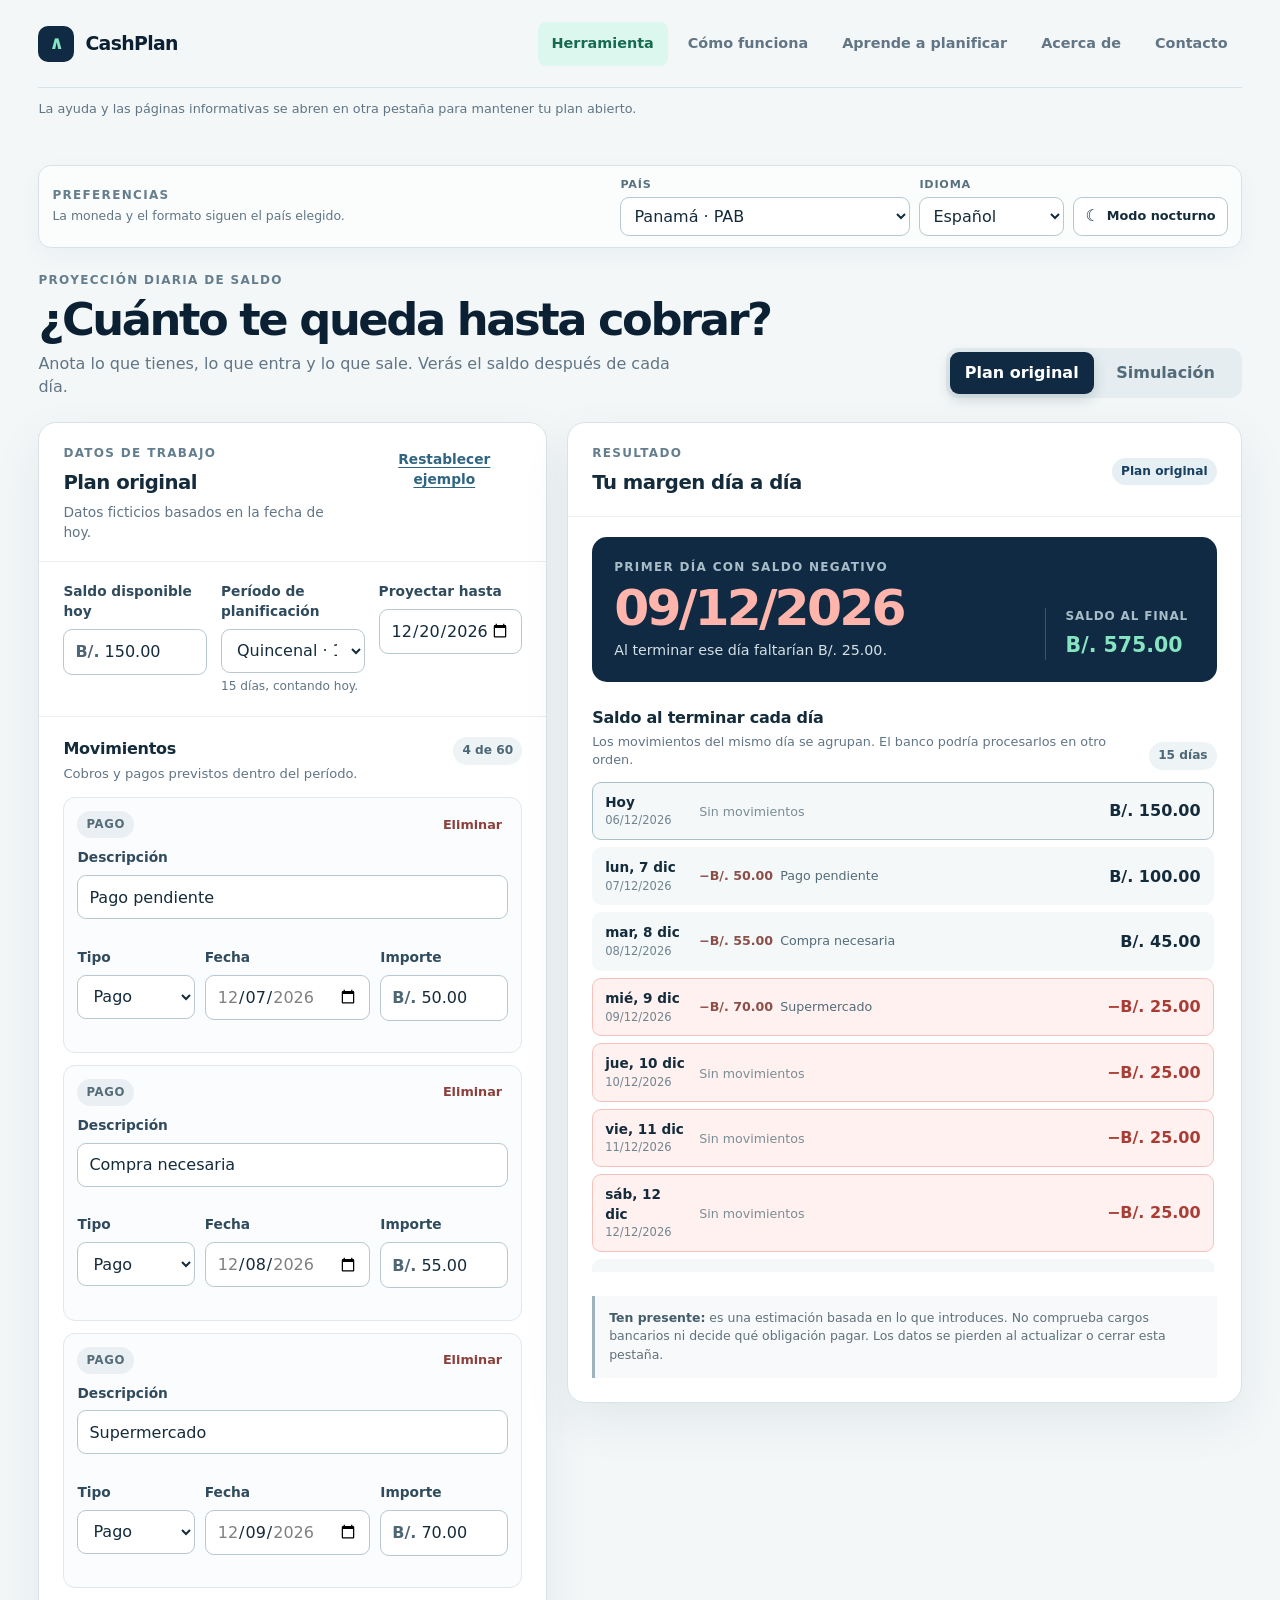
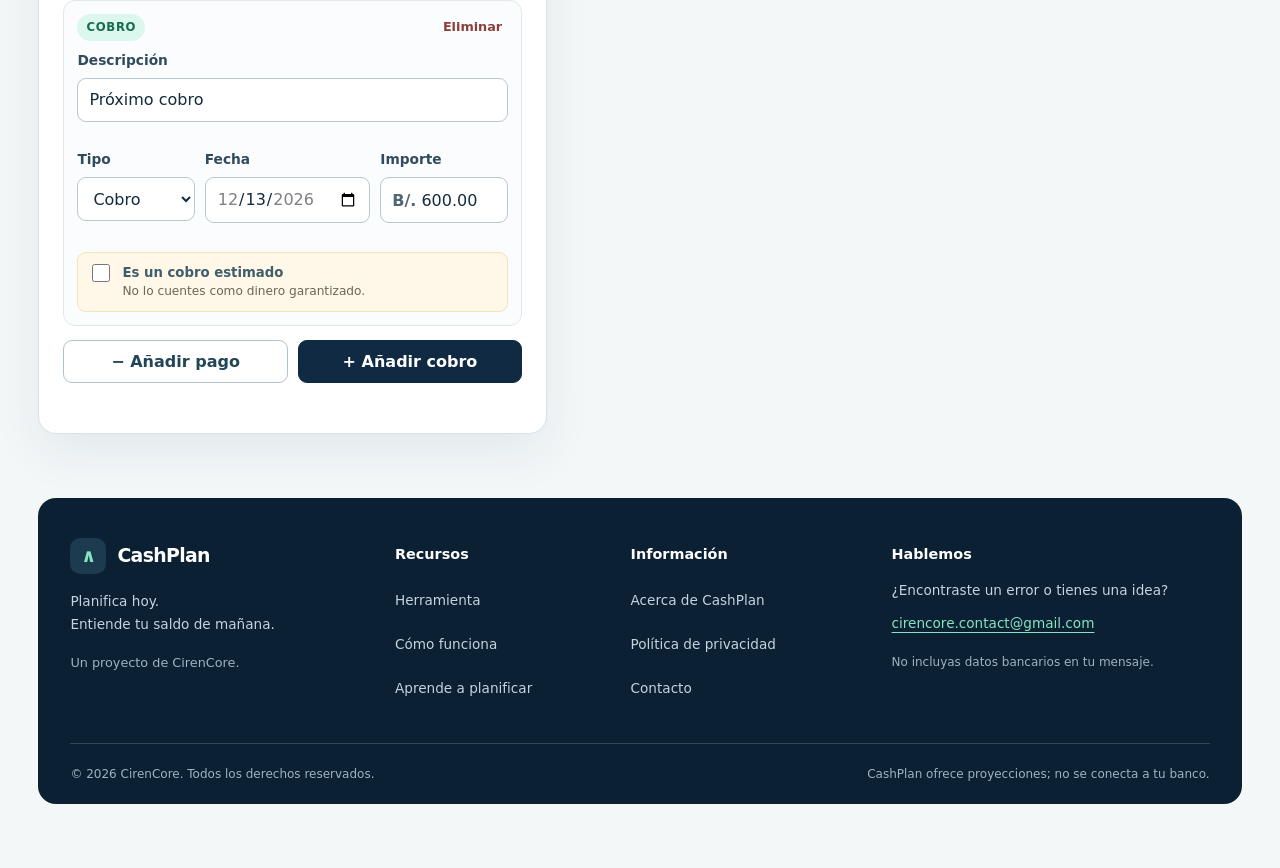
==== commit 2ef22c35: "Add CashPlan learning blog, illustrated cards and public site navigation" ====
--- a/index.html
+++ b/index.html
@@ -10,14 +10,16 @@
   <link rel="stylesheet" href="styles.css">
 </head>
 <body>
+  <a class="skip-link" href="#workspace">Saltar al contenido</a>
   <div class="app-shell">
-    <header class="app-header">
-      <a class="brand" href="#workspace" aria-label="CashPlan, ir a la herramienta">
-        <span class="brand-mark" aria-hidden="true">∧</span>
-        <span>CashPlan</span>
-      </a>
-      <p class="session-note"><span aria-hidden="true">●</span> <span data-i18n="sessionNote">Solo vive en esta pestaña</span></p>
+    <header class="app-header navbar">
+      <a class="brand" href="#workspace" aria-label="CashPlan, ir a la herramienta"><span class="brand-mark" aria-hidden="true">∧</span><span>CashPlan</span></a>
+      <button class="nav-toggle" type="button" aria-expanded="false" aria-controls="primary-navigation" hidden><span class="menu-icon" aria-hidden="true">☰</span> <span>Menú</span></button>
+      <nav id="primary-navigation" class="site-nav" aria-label="Navegación principal">
+        <a href="#workspace" aria-current="page">Herramienta</a><a href="como-funciona.html" target="_blank" rel="noopener">Cómo funciona</a><a href="guias.html" target="_blank" rel="noopener">Aprende a planificar</a><a href="acerca.html" target="_blank" rel="noopener">Acerca de</a><a href="contacto.html" target="_blank" rel="noopener">Contacto</a>
+      </nav>
     </header>
+    <p class="navigation-note" data-i18n="helpNavigation">La ayuda y las páginas informativas se abren en otra pestaña para mantener tu plan abierto.</p>
 
     <main id="workspace">
       <section class="settings-bar" aria-labelledby="settings-heading">
@@ -184,6 +186,15 @@
         </section>
       </div>
     </main>
+    <footer class="site-footer">
+      <div class="footer-grid">
+        <div class="footer-about"><a class="brand" href="#workspace" aria-label="CashPlan, ir a la herramienta"><span class="brand-mark" aria-hidden="true">∧</span><span>CashPlan</span></a><p>Planifica hoy.<br>Entiende tu saldo de mañana.</p><p class="footer-project">Un proyecto de CirenCore.</p></div>
+        <nav class="footer-links" aria-label="Recursos"><h2>Recursos</h2><a href="#workspace" aria-current="page">Herramienta</a><a href="como-funciona.html" target="_blank" rel="noopener">Cómo funciona</a><a href="guias.html" target="_blank" rel="noopener">Aprende a planificar</a></nav>
+        <nav class="footer-links" aria-label="Información"><h2>Información</h2><a href="acerca.html" target="_blank" rel="noopener">Acerca de CashPlan</a><a href="privacidad.html" target="_blank" rel="noopener">Política de privacidad</a><a href="contacto.html" target="_blank" rel="noopener">Contacto</a></nav>
+        <div class="footer-contact"><h2>Hablemos</h2><p>¿Encontraste un error o tienes una idea?</p><a href="mailto:cirencore.contact@gmail.com">cirencore.contact@gmail.com</a><p>No incluyas datos bancarios en tu mensaje.</p></div>
+      </div>
+      <div class="footer-bottom"><p>© 2026 CirenCore. Todos los derechos reservados.</p><p>CashPlan ofrece proyecciones; no se conecta a tu banco.</p></div>
+    </footer>
   </div>
 
   <template id="movement-template">
@@ -231,5 +242,6 @@
 
   <script src="core.js"></script>
   <script src="app.js"></script>
+  <script src="navigation.js"></script>
 </body>
 </html>
--- a/styles.css
+++ b/styles.css
@@ -523,3 +523,111 @@
 :root[data-theme="dark"] .empty-state { color: #a9bbc3; background: #0b202b; }
 :root[data-theme="dark"] .disclaimer strong { color: #d4e2e7; }
 :root[data-theme="dark"] .estimated-chip { color: #f2d18b; background: #4f3f1c; }
+
+/* Public information pages share the tool's colors and typography. */
+.skip-link { position: fixed; top: 8px; left: 8px; z-index: 10; padding: 12px 18px; color: white; background: var(--navy-900); transform: translateY(-160%); }
+.skip-link:focus { transform: translateY(0); }
+/* Shared navbar and standard site footer. */
+.navbar { min-height: 88px; gap: 24px; }
+.navbar .brand { flex-shrink: 0; }
+.site-nav { display: flex; align-items: center; gap: 6px; margin-left: auto; }
+.site-nav a { display: inline-flex; align-items: center; justify-content: center; min-height: 44px; padding: 10px 14px; border-radius: 8px; color: var(--muted); text-decoration: none; font-size: .9rem; font-weight: 650; }
+.site-nav a:hover { color: var(--ink); background: var(--surface); }
+.site-nav a[aria-current="page"] { background: var(--mint-100); color: var(--mint-700); }
+.nav-toggle { display: inline-flex; align-items: center; gap: 9px; min-height: 44px; padding: 8px 12px; border: 1px solid var(--line-strong); border-radius: 8px; color: var(--ink); background: var(--surface); font-weight: 650; }
+.menu-icon { font-size: 1.25rem; }
+.navigation-note { margin: 12px 0 0; font-size: .8rem; color: var(--muted); }
+.site-footer { margin-top: 64px; padding: 40px 32px 0; color: #c4d3df; background: var(--navy-950); border-radius: 18px; }
+.footer-grid { display: grid; grid-template-columns: 1.15fr .8fr .9fr 1.25fr; gap: 32px; padding-bottom: 32px; }
+.site-footer .brand { color: #fff; }
+.site-footer .brand-mark { background: #1c3b4e; }
+.site-footer p { font-size: .85rem; line-height: 1.7; }
+.footer-about > p { margin: 16px 0 0; }
+.footer-about .footer-project { color: #9db3c3; font-size: .8rem; }
+.site-footer h2 { margin: 6px 0 14px; color: #fff; font-size: .9rem; font-weight: 750; }
+.footer-links { display: flex; flex-direction: column; align-items: flex-start; }
+.footer-links a { display: flex; align-items: center; min-height: 44px; color: #c4d3df; font-size: .85rem; text-decoration: none; }
+.footer-links a:hover, .footer-contact a:hover { color: #86e4c0; text-decoration: underline; text-underline-offset: 4px; }
+.footer-contact a { display: inline-block; padding: 8px 0; color: #86e4c0; font-size: .85rem; overflow-wrap: anywhere; text-underline-offset: 4px; }
+.footer-contact p { margin-bottom: 4px; }
+.footer-contact p:last-child { margin-top: 10px; color: #9db3c3; font-size: .75rem; }
+.footer-bottom { display: flex; justify-content: space-between; gap: 12px 24px; flex-wrap: wrap; border-top: 1px solid #304858; padding: 20px 0; }
+.footer-bottom p { margin: 0; color: #9db3c3; font-size: .75rem; }
+@media (max-width: 1100px) {
+  .footer-grid { grid-template-columns: repeat(2, minmax(0, 1fr)); }
+}
+@media (max-width: 900px) {
+  .navbar { min-height: 76px; flex-wrap: wrap; gap: 0 16px; padding-block: 16px; }
+  .nav-toggle { margin-left: auto; }
+  .navbar .site-nav { flex-basis: 100%; flex-direction: column; align-items: stretch; gap: 4px; padding-top: 16px; }
+  .navbar .site-nav a { justify-content: flex-start; }
+}
+@media (max-width: 540px) {
+  .site-footer { padding: 28px 20px 0; margin-top: 40px; }
+  .footer-grid { gap: 24px 16px; }
+  .footer-about, .footer-contact { grid-column: 1 / -1; }
+}
+.content-page { max-width: 900px; margin-inline: auto; padding-bottom: 16px; }
+.content-page h1 { line-height: 1.15; }
+.content-lead { max-width: 760px; margin: 18px 0 32px; font-size: 1.18rem; color: var(--muted); }
+.content-page section { margin-block: 32px; }
+.content-page h2 { font-size: 1.4rem; line-height: 1.3; margin-bottom: 14px; letter-spacing: -.025em; }
+.content-page p, .content-page li { line-height: 1.75; }
+.content-page li + li { margin-top: 8px; }
+.content-page a { color: var(--mint-700); text-underline-offset: 3px; }
+.content-page .button-primary { display: inline-flex; align-items: center; color: white; text-decoration: none; }
+.content-note { padding: 20px; background: var(--mint-100); border-left: 4px solid var(--mint-700); border-radius: 8px; line-height: 1.7; }
+.content-actions { display: flex; flex-wrap: wrap; align-items: center; gap: 20px; margin-top: 28px; }
+.table-scroll { overflow-x: auto; border: 1px solid var(--line); border-radius: 12px; background: var(--surface); }
+.content-page table { width: 100%; border-collapse: collapse; text-align: left; font-variant-numeric: tabular-nums; }
+.content-page caption { text-align: left; padding: 16px; font-weight: 750; }
+.content-page th, .content-page td { padding: 13px 16px; border-top: 1px solid var(--line); }
+.content-page thead { background: var(--canvas); }
+.content-page .shortfall-row { color: var(--red-700); background: var(--red-50); }
+.guide-grid { display: grid; gap: 18px; margin: 28px 0; }
+.guide-card { padding: 24px; border: 1px solid var(--line); border-radius: 16px; background: var(--surface); box-shadow: var(--shadow); }
+.guide-card p:last-child { margin-bottom: 0; }
+@media (max-width: 690px) {
+  .site-nav { gap: 4px; }
+  .site-nav a { padding-inline: 9px; }
+  .content-page { padding-top: 24px; }
+  .content-page th, .content-page td { padding: 10px; }
+  .content-page table { font-size: .85rem; }
+}
+
+/* Editorial section: practical articles and reference guides. */
+.learning-page { max-width: 1080px; }
+.learning-grid { grid-template-columns: repeat(3, minmax(0, 1fr)); align-items: stretch; }
+
+.learning-grid .guide-card { display: flex; flex-direction: column; }
+.learning-grid .article-meta { margin-top: auto; padding-top: 18px; }
+.article-meta, .editorial-note, .example-label { color: var(--muted); font-size: .85rem; }
+.article-header { border-bottom: 1px solid var(--line); margin-bottom: 24px; padding-bottom: 8px; }
+.article-header .content-lead { margin-bottom: 20px; }
+.breadcrumbs { display: flex; flex-wrap: wrap; gap: 10px; margin-bottom: 28px; font-size: .85rem; color: var(--muted); }
+.article-related { display: flex; align-items: flex-start; flex-direction: column; gap: 12px; padding-top: 24px; margin-top: 32px; border-top: 1px solid var(--line); }
+.content-note p:last-child { margin-bottom: 0; }
+.editorial-note { margin-top: 28px; }
+@media (max-width: 690px) {
+  .learning-grid { grid-template-columns: 1fr; }
+}
+
+/* Image-led blog cards: one accessible link covers the card. */
+.learning-grid .image-card { position: relative; padding: 0; overflow: hidden; transition: transform .18s ease, box-shadow .18s ease; }
+.image-card:hover { transform: translateY(-4px); box-shadow: 0 16px 36px rgba(18,48,68,.13); }
+.image-card:focus-within { outline: 3px solid #2c7fb0; outline-offset: 3px; }
+.card-image { display: block; width: 100%; height: auto; aspect-ratio: 3 / 2; object-fit: cover; background: #edf4f1; border-bottom: 1px solid var(--line); }
+.card-body { display: flex; flex: 1; flex-direction: column; padding: 22px; }
+.content-page .card-body h2 { font-size: 1.18rem; line-height: 1.4; }
+.content-page .card-title-link { color: var(--ink); text-decoration: none; }
+.card-title-link:hover { color: var(--mint-700); }
+.card-title-link:focus-visible { outline: none; }
+.card-hit-area { position: absolute; inset: 0; }
+.card-body > p:not(.section-kicker):not(.article-meta) { font-size: .9rem; color: var(--muted); }
+.card-body .article-meta { font-size: .75rem; }
+.card-read-more { display: flex; justify-content: space-between; margin-top: 18px; padding-top: 16px; border-top: 1px solid var(--line); color: var(--mint-700); font-weight: 750; font-size: .85rem; }
+.article-cover { margin: 28px 0; }
+.article-cover img { display: block; width: 100%; height: auto; border-radius: 16px; border: 1px solid var(--line); }
+@media (max-width: 1050px) { .learning-grid { grid-template-columns: repeat(2, minmax(0, 1fr)); } }
+@media (max-width: 690px) { .learning-grid { grid-template-columns: 1fr; } }
+@media (prefers-reduced-motion: reduce) { .learning-grid .image-card { transition: none; } .image-card:hover { transform: none; } }
